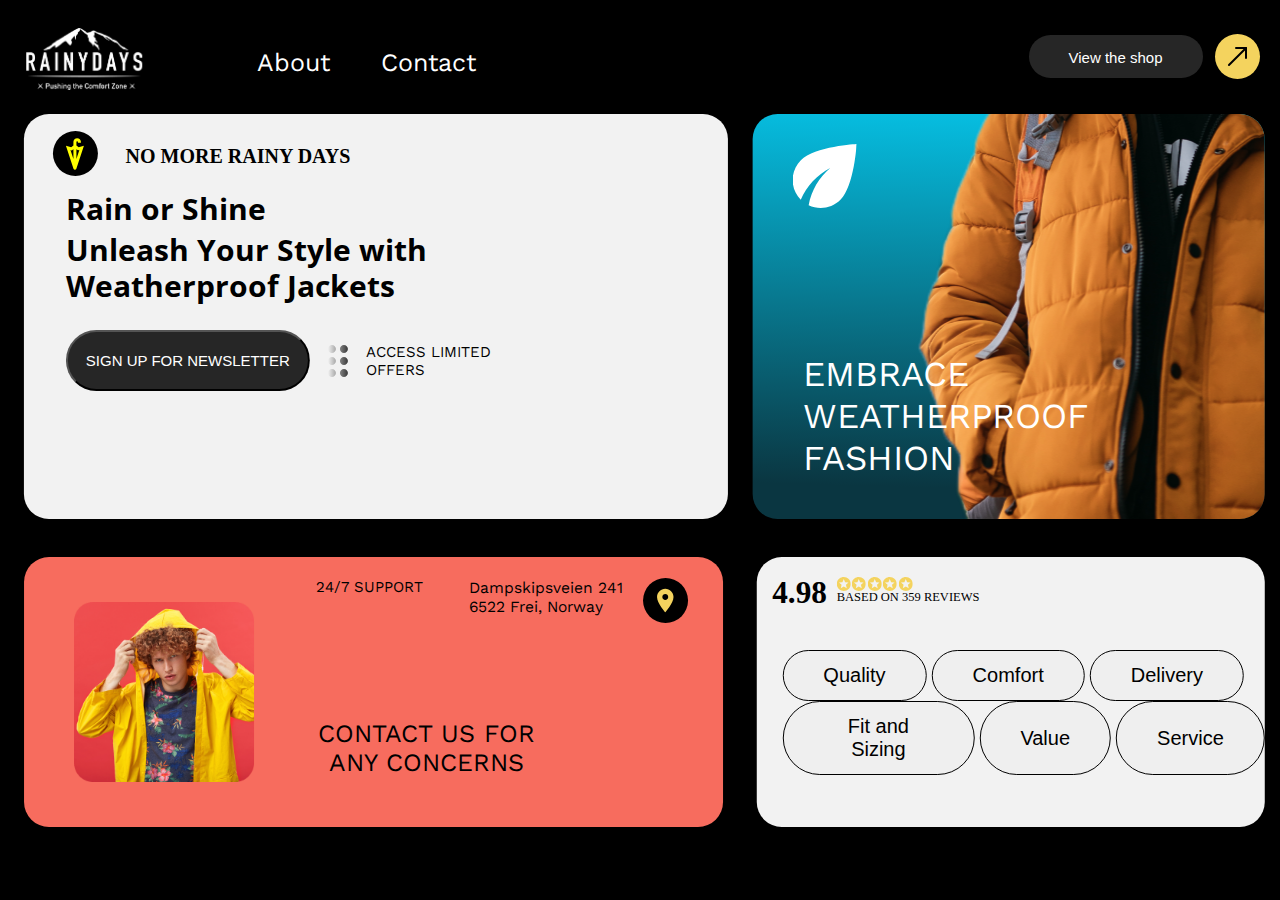
==== index.html @ b90f7d86 "Add the files" ====
<!DOCTYPE html>
<html lang="en">

<head>
    <meta charset="UTF-8">
    <meta name="viewport" content="width=device-width, initial-scale=1.0">
    <title>Document</title>
    <link rel="stylesheet" href="styles.css">

</head>

<body>
    <header>
        <a class="logoanc" href="index.html"><img class="logo white-image" src="RainyDaysLogo.png"></a>
        <div class="flex-left">
            <nav>
                <ul>
                    <li><a class="aboutlink" href="about.html">About</a></li>
                    <li><a class="contactlink" href="contact.html">Contact </a></li>
                </ul>
            </nav>
        </div>
        <div class="flex-right">
            <button class="viewshop"><a class="linkshop" href="viewshop.html">View the shop </a></button>
            <div class="arrowup">
                <img src="arrow-up-right.svg">
            </div>
        </div>
    </header>


    <section class="backgroundpage">
        <section class="boxtoprow">
            <section class="newsletterbox">
                <section class="boxflex">

                    <div class="ellipsecircle">
                        <img class="" src="Vector.svg">
                    </div>
                    <h2 class="norainydays">NO MORE RAINY DAYS</h2>
                </section>
                <div class="divbox">
                    <h2 class="midtext"><span class="midtextblock">Rain or Shine</span>
                        Unleash Your Style with
                        <span class="midtextblock">Weatherproof Jackets</span>
                    </h2>
                    <div class="infobox">
                        <button class="upnews">SIGN UP FOR NEWSLETTER</button>
                        <img class="manyellipse" src="6circles.svg">
                        <span class="limoffer">ACCESS LIMITED <span class="spanblock">OFFERS</span></span>
                    </div>
                </div>
            </section>

            <section class="adjacket">
                <img src="leafvector.svg" alt="Vector Image" class="vector">
                <p class="text">EMBRACE
                    WEATHERPROOF
                    FASHION</p>
                <img class="WeatherJacket" src="WeatherJacket.png">
            </section>
        </section>
        <section class="bottomleftbox">

        </section>
        <section class="boxbottomrow">
            <section class="supportbox">
                <div class="container">
                    <div class="raincoat-box">
                        <img class="raincoat" src="Raincoatman.png">
                    </div>
                    <div class="small-box"></div>
                </div>
                <div class="containerofinformation">
                    <div class="textbesideimage">
                        <p class="supportall">24/7 SUPPORT</p>
                        <div class="adressinfo">
                            <p>Dampskipsveien 241</p>
                            <p>6522 Frei, Norway</p>
                        </div>
                        <div class="circle">
                            <img src="mapicon.svg">
                        </div>
                    </div>
                </div>
                <div class="contactconcernbox">
                    <p class="anyconcerns">CONTACT US FOR </p>
                    <p class="anyconcerns">ANY CONCERNS</p>
                </div>
                </div>
            </section>


            <section class="reviewbox">
                <div class="price-container">
                    <div class="price">
                        <span>4.98</span>
                    </div>
                    <div class="starinfo">
                        <div class="icon">
                            <img src="star.svg">
                            <img src="star.svg">
                            <img src="star.svg">
                            <img src="star.svg">
                            <img src="star.svg">
                        </div>
                        <div class="description">
                            <p>BASED ON 359 REVIEWS</p>
                        </div>
                    </div>
                </div>
                <div class="buttoninfo">
                    <div class="buttontop">
                        <button class="buttonsize">Quality</button>
                        <button class="buttonsize">Comfort</button>
                        <button class="buttonsize">Delivery</button>
                    </div>
                    <div class="buttonbottom">
                        <button class="buttonsize">Fit and Sizing</button>
                        <button class="buttonsize">Value</button>
                        <button class="buttonsize">Service</button>
                    </div>
                </div>

            </section>
        </section>


</body>

</html>
---- styles.css ----
@import url('https://fonts.googleapis.com/css2?family=Inria+Sans:wght@700&family=Open+Sans:wght@800&family=Work+Sans:wght@700&display=swap');
@import url('https://fonts.googleapis.com/css2?family=Work+Sans&display=swap');

* {
    margin: 0;
    padding: 0;
    font-size: 62.5%;

}

body {
    background: black;
    color: white;
}

.linkshop {
    text-decoration: none;
    color: white;
    font-size: 1.5rem;
}



@media only screen and (max-width: 2000px) and (min-width: 1000px) {
    .boxtoprow {
        display: flex;
        margin-bottom: 3%;

    }

    .aboutlink {
        text-decoration: none;
        color: white;
        font-size: 2.5rem;
    }

    .contactlink {
        text-decoration: none;
        color: white;
        font-size: 2.5rem;
    }

    .logo {
        height: 55%;
        max-width: 30%;
        margin-top: 2%;
        padding: 20px;
        transform: translateX(4%);

    }

    .logoanc {
        display: inline-block;
    }

    a.logo {
        display: inline-block;
        /* or 'inline' */
    }

    .white-image {
        filter: brightness(0) saturate(100%) invert(1) grayscale(100%) contrast(100);
    }


    header {
        display: flex;
    }

    .flex-left {
        transform: translateX(-50%);
        display: flex;
        width: 60%;
        margin-left: 1%;
        font-family: 'Work Sans', sans-serif;
        align-items: center;
        margin-top: 1%;


    }

    li {
        list-style: none;
        font-size: 2.5rem;

        margin-top: -1%;
    }

    ul {
        display: flex;
        gap: 30%;
    }

    .flex-right {
        display: flex;
        justify-content: flex-end;
        align-items: center;
        gap: 0.5em;
        padding: 20px;
        font-size: 2.5rem;
        width: 100%;

    }

    .viewshop {
        padding: 10px 40px;
        border-radius: 100px;
        font-size: 2rem;
        background: #262626;
        border: none;
        color: white;
    }

    .arrowup {
        width: 5vh;
        height: 5vh;
        border-radius: 50%;
        background: #F4D35E;
        display: flex;
        justify-content: center;
        align-items: center;
    }

    .newsletterbox {
        background: #FFFFFFF2;
        height: 45vh;
        width: 55%;
        margin: 0 auto;
        margin-left: 3%;
        transform: translateX(-2%);
        border-radius: 25px;
    }

    .adjacket {
        background: linear-gradient(1.66deg, #0A3641 8.7%, #06BEE1 98.41%);
        overflow: hidden;
        height: 45vh;
        width: 40%;
        margin: 0 auto;
        margin-left: 2%;
        transform: translateX(-3%);
        border-radius: 25px;
    }
}


@media only screen and (max-width: 1000px) and (min-width: 200px) {
    .logo {
        height: 55%;
        max-width: 30%;
        margin-top: 2%;
        padding: 20px;
        transform: translateX(4%);

    }

    .logoanc {
        display: inline-block;
    }

    a.logo {
        display: inline-block;
        /* or 'inline' */
    }

    .white-image {
        filter: brightness(0) saturate(100%) invert(1) grayscale(100%) contrast(100);
    }


    header {
        display: flex;
    }

    .flex-left {
        transform: translateX(-50%);
        display: flex;
        width: 60%;
        margin-left: 1%;
        font-family: 'Work Sans', sans-serif;
        align-items: center;
        margin-top: 1%;

    }

    li {
        list-style: none;
        font-size: 2rem;

        margin-top: -1%;
    }

    ul {
        display: flex;
        gap: 10%;
    }

    .flex-right {
        display: flex;
        justify-content: flex-end;
        align-items: center;
        gap: 0.5em;
        padding: 20px;
        font-size: 1rem;


    }

    .viewshop {
        padding: 5px 30px;
        border-radius: 100px;
        font-size: 1.5rem;
        background: #262626;
        border: none;
        color: white;
        width: 160px;
    }

    .arrowup {
        width: 5vh;
        height: 5vh;
        border-radius: 50%;
        background: #F4D35E;
        display: flex;
        justify-content: center;
        align-items: center;
    }



    .boxtoprow {
        margin-bottom: 3%;

    }

    .newsletterbox {
        background: #FFFFFFF2;
        height: 45vh;
        width: 85%;
        margin: 0 auto;

        border-radius: 25px;
    }

    .adjacket {
        background: linear-gradient(1.66deg, #0A3641 8.7%, #06BEE1 98.41%);
        overflow: hidden;
        height: 45vh;
        width: 85%;
        margin: 0 auto;
        border-radius: 25px;
        margin-top: 3%;
    }

    .aboutlink {
        text-decoration: none;
        color: white;
        font-size: 2rem;
    }

    .contactlink {
        text-decoration: none;
        color: white;
        font-size: 2rem;
    }

}







.boxflex {
    display: flex;
}

.ellipsecircle {
    width: 5vh;
    height: 5vh;
    border-radius: 50%;
    background-color: black;
    display: flex;
    justify-content: center;
    align-items: center;
    margin: 2.5% 4%;
    background: black;
}

.umbrella {
    margin-left: 30%;
    margin-top: 20%;
}

.norainydays {
    color: black;
    margin-top: 4.5%;
    font-size: 2rem;
}

.divbox {
    margin: 0 auto;
    font-size: 3rem;
    width: 70%;
}

.midtextblock {
    display: block;
    color: black;
    font-size: 4rem;
    margin-top: -1%;
    font-family: 'Open Sans', sans-serif;
    margin-left: 0%;
}

.midtext {
    color: black;
    font-family: 'Open Sans', sans-serif;
    margin-bottom: 3.5%;
    margin-left: -13%;
}







@media only screen and (max-width: 2000px) and (min-width: 1700px) {
    .infobox {
        margin-top: 5%;
    }

    .midtext,
    .midtextblock {
        font-size: 6rem;
    }
}

@media only screen and (max-width: 1700px) and (min-width: 1560px) {
    .infobox {
        margin-top: 8%;
    }

    .midtext,
    .midtextblock {
        font-size: 5.5rem;
    }
}

@media only screen and (max-width: 1560px) and (min-width: 1300px) {
    .infobox {
        margin-top: 0%;
    }

    .midtext,
    .midtextblock {
        font-size: 4rem;
    }
}

@media only screen and (max-width: 1300px) and (min-width: 1000px) {
    .infobox {
        margin-top: 5%;
    }

    .midtext,
    .midtextblock {
        font-size: 3rem;
    }
}

.infobox {
    display: flex;
    align-items: center;
    margin-left: -13%;
}

.upnews {
    background: #262626;
    padding: 20px 18px;
    border-radius: 100px;
    font-size: 15px;
    color: white;
}

.manyellipse {
    margin-left: 18px;
}

.limoffer,
.spanblock {
    font-size: 15px;
    font-family: 'Work Sans', sans-serif;
    color: #000000;
}

.limoffer {
    margin-left: 18px;
}

.spanblock {
    display: block;
    text-align: left;
}



@media only screen and (max-width: 2000px) and (min-width: 1600px) {
    .WeatherJacket {
        margin-left: 26%;
    }

    .text {
        padding: 30px 40px;
        font-size: 5rem;
    }

    .vector {
        padding: 20px 30px;
    }
}

@media only screen and (max-width: 1600px) and (min-width: 1400px) {
    .WeatherJacket {
        margin-left: 10%;
    }

    .text {
        padding: 30px 40px;
        font-size: 4rem;
    }

    .vector {
        padding: 20px 30px;
    }
}

@media only screen and (max-width: 1400px) and (min-width: 1200px) {
    .WeatherJacket {
        margin-left: 10%;
    }

    .text {
        padding: 30px 40px;
        font-size: 3.5rem;
    }

    .vector {
        padding: 20px 30px;
    }
}

@media only screen and (max-width: 1200px) and (min-width: 1000px) {
    .WeatherJacket {
        margin-left: -1%;
    }

    .text {
        font-size: 3rem;
    }
}

.box {
    width: 200px;
    height: 200px;
    border: 1px solid white;
    position: relative;
}

.vector {
    position: absolute;
    top: 10px;
    left: 10px;
    padding: 20px 30px;
}

.text {
    position: absolute;
    bottom: 10px;
    left: 10px;
    font-family: 'Work Sans', sans-serif;
    width: 20%;
    padding: 30px 40px;
}

@media only screen and (max-width: 2000px) and (min-width: 1000px) {
    .boxbottomrow {
        display: flex;
        gap: 10px;

    }

    .supportbox {
        background: #F76C5E;
        margin: 0 auto;
        height: 30vh;
        width: 55%;
        margin-left: 3%;
        transform: translateX(-2%);
        border-radius: 25px;
    }

    .containerofinformation {
        position: absolute;
        top: 0;
        width: 95%;
        margin-top: 3%;
    }

    .raincoat-box {
        margin: 45px 50px;
    }

    .raincoat {
        height: 20vh;
        border: none;
    }

    .reviewbox {
        background: #FFFFFFF2;
        height: 30vh;
        width: 40%;
        margin: 0 auto;
        margin-left: 2%;
        transform: translateX(-3%);
        border-radius: 25px;
    }

    .buttontop {
        position: absolute;
        gap: 10%;
        left: 5%;
        margin-top: -10%;
        display: flex;
        gap: 5px;

    }

    .buttonbottom {
        left: 10%;
        margin-left: 5%;
        bottom: 1%;
        margin-top: 15%;
        display: flex;
        gap: 5px;


    }

    .buttonsize {
        padding: 13px 40px;
        border: 1px solid #000000;
        border-radius: 100px;
        font-size: 2rem;
    }



}

@media only screen and (max-width: 1000px) and (min-width: 200px) {
    .boxbottomrow {
        margin: 0 auto;
        gap: 10px;

    }

    .vector {
        position: absolute;
        top: 63%;
        left: 10%;

        padding: 20px 30px;
    }

    .WeatherJacket {
        margin-left: 32%;
    }

    .supportbox {
        background: #F76C5E;
        margin: 0 auto;
        height: 30vh;
        width: 85%;
        border-radius: 25px;
    }

    .containerofinformation {
        position: absolute;
        bottom: 0;
        display: flex;
        justify-content: flex-end;
        align-items: flex-end;
        top: 95%;
        width: 80%;
        height: 20%;
        margin-top: 3%;

    }

    .raincoat-box {
        margin: 45px 50px;
    }

    .raincoat {
        height: 20vh;
        border: none;
        margin-top: 30%;
    }

    .reviewbox {
        background: #FFFFFFF2;
        height: 30vh;
        width: 85%;
        margin: 0 auto;
        border-radius: 25px;
        margin-top: 5%;
    }

    .buttontop {
        position: absolute;
        gap: 10%;
        left: 5%;
        margin-top: -10%;
        margin-left: 7%;
        display: flex;
        gap: 5px;

    }

    .buttonbottom {
        left: 10%;
        margin-left: 5%;
        bottom: 1%;
        transform: translateY(-30%);
        margin-top: 25%;
        display: flex;
        gap: 5px;


    }

    .buttonsize {
        padding: 13px 40px;
        border: 1px solid #000000;
        border-radius: 100px;
        font-size: 2rem;
    }


}




.container {
    position: relative;
    width: 300px;
    height: 200px;
    border: none;
}




.small-box {
    position: absolute;
    top: 0;
    right: 80px;
    width: 18vh;
    height: 15vh;
    background-color: black;
    border-radius: 10px;
    z-index: -1;
    margin-top: 7%;
    border-radius: 25px;
}


.supportall {
    text-align: left;
    color: black;

}

.adressinfo {
    color: black;
}


.contactconcernbox {
    position: absolute;
    bottom: 0;
    height: 40%;

}

.anyconcerns {
    text-align: center;
    color: black;
    margin-left: -4%;
    font-family: 'Work Sans', sans-serif;
}

.textbesideimage {
    display: flex;
    justify-content: flex-end;
    gap: 20px;
    color: white;
    font-family: 'Work Sans', sans-serif;
}

.adresscircle {
    display: flex;
}

.circle {
    width: 5vh;
    height: 5vh;
    border-radius: 50%;
    background-color: black;
    display: flex;
    justify-content: center;
    align-items: center;
}

@media only screen and (max-width: 2000px) and (min-width: 1400px) {
    .textbesideimage {
        font-size: 3rem;
    }

    .anyconcerns {
        font-size: 2.5rem;
    }

    .adressinfo {
        font-size: 3rem;
    }

    .supportall {
        font-size: 1.5rem;
        width: 25%;
    }

    .contactconcernbox {
        width: 100%;
    }
}


@media only screen and (max-width: 1400px) and (min-width: 1000px) {
    .textbesideimage {
        font-size: 3rem;
    }

    .anyconcerns {
        font-size: 2.5rem;
    }

    .adressinfo {
        font-size: 2.5rem;
    }

    .supportall {
        font-size: 1.5rem;
        width: 20%;
    }

    .contactconcernbox {
        width: 120%;
    }
}






.price-container {
    display: flex;
    align-items: center;
    color: black;
    padding-left: 3%;
}

.price {
    font-size: 3rem;
    font-weight: bold;
    margin-bottom: 10px;
    font-size: 5rem;
}

.starinfo {
    margin-left: 2%;
}

.icon {
    margin-bottom: 10px;
    margin-bottom: -1%;

}

.description {
    font-size: 1.2rem;
    display: block;
    font-size: 2rem;
}
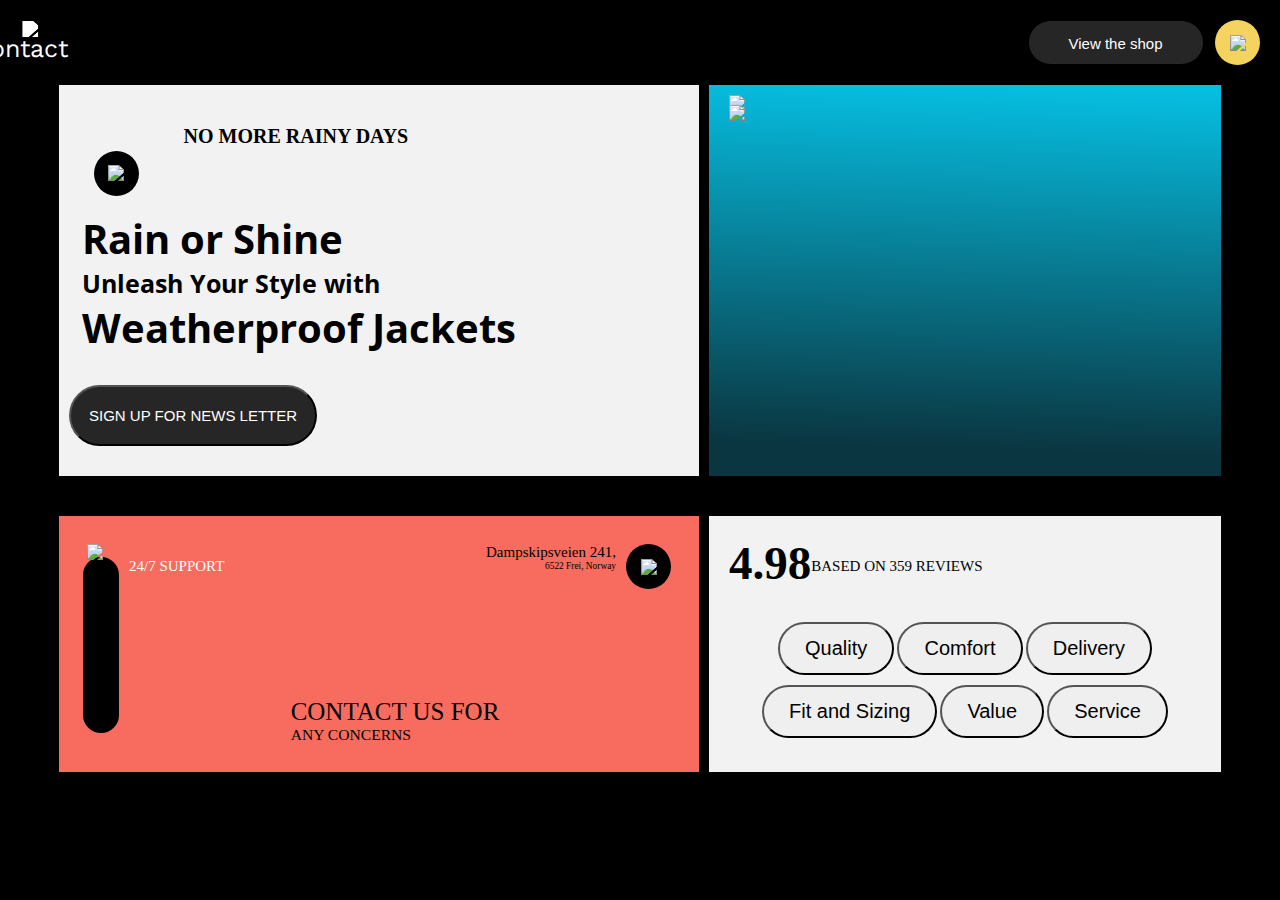
==== commit e092b63c: "Adjacket update phone size" ====
--- a/index.html
+++ b/index.html
@@ -5,127 +5,116 @@
     <meta charset="UTF-8">
     <meta name="viewport" content="width=device-width, initial-scale=1.0">
     <title>Document</title>
-    <link rel="stylesheet" href="styles.css">
+    <link rel="stylesheet" href="cssAndJS/styles.css">
 
 </head>
 
-<body>
-    <header>
-        <a class="logoanc" href="index.html"><img class="logo white-image" src="RainyDaysLogo.png"></a>
-        <div class="flex-left">
-            <nav>
-                <ul>
-                    <li><a class="aboutlink" href="about.html">About</a></li>
-                    <li><a class="contactlink" href="contact.html">Contact </a></li>
-                </ul>
-            </nav>
+
+<header>
+    <a class="logoanc" href="index.html"><img class="logo white-image" src="Images/RainyDaysLogo.png"></a>
+    <div class="flex-left">
+        <nav>
+            <ul>
+                <li><a class="aboutlink" href="about.html">About</a></li>
+                <li><a class="contactlink" href="contact.html">Contact </a></li>
+            </ul>
+        </nav>
+    </div>
+    <div class="flex-right">
+        <button class="viewshop"><a class="linkshop" href="viewshop.html">View the shop </a></button>
+        <div class="arrowup">
+            <img src="Svg`s/arrow-up-right.svg">
         </div>
-        <div class="flex-right">
-            <button class="viewshop"><a class="linkshop" href="viewshop.html">View the shop </a></button>
-            <div class="arrowup">
-                <img src="arrow-up-right.svg">
+    </div>
+</header>
+<div class="grid-container">
+
+    <div class="grid-item ">
+        <div class="letterBox">
+            <div class="ellipsecircle ">
+                <img src="Svg`s/Vector.svg">
+            </div>
+            <span class="newsspan">NO MORE RAINY DAYS</span>
+        </div>
+        <h2 class="newstext">
+            Rain or Shine
+            <span class="block">Unleash Your Style with</span>
+            Weatherproof Jackets
+        </h2>
+        <button class=" upnews">SIGN UP FOR NEWS LETTER</button>
+
+    </div>
+    <div class="grid-item adpage">
+        <div class="adflex">
+            <div class="leaf">
+                <img class="leafvec" src="Svg`s/leafvector.svg">
+                <div class="storebox">
+                    <h2 class="textunder">EMBRACE WEATHERPROOF FASHION</h2>
+                </div>
+            </div>
+            <div class="jackbox">
+                <img class="jacket" src="Images/WeatherJacket.png">
             </div>
         </div>
-    </header>
+    </div>
+    <div class="grid-item">
 
+        <div class="box1">
+            <div class="box">
+                <div class="imagebox">
+                    <img class="imgrainman" src="Images/Raincoatman.png">
+                    <div class="blackbox"></div>
+                </div>
 
-    <section class="backgroundpage">
-        <section class="boxtoprow">
-            <section class="newsletterbox">
-                <section class="boxflex">
-
-                    <div class="ellipsecircle">
-                        <img class="" src="Vector.svg">
+                <div class="textalign">
+                    <div class="textadhelp">
+                        <p class="suptext">24/7 SUPPORT</p>
+                        <div class="mapad">
+                            <p class="adresinfo">Dampskipsveien 241, <span class="block">6522 Frei, Norway</span>
+                            </p>
+                            <div class="circle">
+                                <img src="Svg`s/mapicon.svg">
+                            </div>
+                        </div>
                     </div>
-                    <h2 class="norainydays">NO MORE RAINY DAYS</h2>
-                </section>
-                <div class="divbox">
-                    <h2 class="midtext"><span class="midtextblock">Rain or Shine</span>
-                        Unleash Your Style with
-                        <span class="midtextblock">Weatherproof Jackets</span>
-                    </h2>
-                    <div class="infobox">
-                        <button class="upnews">SIGN UP FOR NEWSLETTER</button>
-                        <img class="manyellipse" src="6circles.svg">
-                        <span class="limoffer">ACCESS LIMITED <span class="spanblock">OFFERS</span></span>
+                    <div class="textinfo">
+                        <p class="concon">CONTACT US FOR <span class="block">ANY CONCERNS</span></p>
                     </div>
                 </div>
-            </section>
+            </div>
+        </div>
 
-            <section class="adjacket">
-                <img src="leafvector.svg" alt="Vector Image" class="vector">
-                <p class="text">EMBRACE
-                    WEATHERPROOF
-                    FASHION</p>
-                <img class="WeatherJacket" src="WeatherJacket.png">
-            </section>
-        </section>
-        <section class="bottomleftbox">
-
-        </section>
-        <section class="boxbottomrow">
-            <section class="supportbox">
-                <div class="container">
-                    <div class="raincoat-box">
-                        <img class="raincoat" src="Raincoatman.png">
+    </div>
+    <div class="grid-item">
+        <div>
+            <div class="ratcon">
+                <h2 class="rattext">4.98</h2>
+                <div class="con">
+                    <div>
+                        <img src="Svg`s/star.svg" alt="">
+                        <img src="Svg`s/star.svg" alt="">
+                        <img src="Svg`s/star.svg" alt="">
+                        <img src="Svg`s/star.svg" alt="">
+                        <img src="Svg`s/star.svg" alt="">
                     </div>
-                    <div class="small-box"></div>
+                    <p class="infrat">BASED ON 359 REVIEWS</p>
                 </div>
-                <div class="containerofinformation">
-                    <div class="textbesideimage">
-                        <p class="supportall">24/7 SUPPORT</p>
-                        <div class="adressinfo">
-                            <p>Dampskipsveien 241</p>
-                            <p>6522 Frei, Norway</p>
-                        </div>
-                        <div class="circle">
-                            <img src="mapicon.svg">
-                        </div>
-                    </div>
+            </div>
+            <div class="butinfo">
+                <div>
+                    <button>Quality</button>
+                    <button>Comfort</button>
+                    <button>Delivery</button>
                 </div>
-                <div class="contactconcernbox">
-                    <p class="anyconcerns">CONTACT US FOR </p>
-                    <p class="anyconcerns">ANY CONCERNS</p>
+                <div>
+                    <button>Fit and Sizing</button>
+                    <button>Value</button>
+                    <button>Service</button>
                 </div>
-                </div>
-            </section>
-
-
-            <section class="reviewbox">
-                <div class="price-container">
-                    <div class="price">
-                        <span>4.98</span>
-                    </div>
-                    <div class="starinfo">
-                        <div class="icon">
-                            <img src="star.svg">
-                            <img src="star.svg">
-                            <img src="star.svg">
-                            <img src="star.svg">
-                            <img src="star.svg">
-                        </div>
-                        <div class="description">
-                            <p>BASED ON 359 REVIEWS</p>
-                        </div>
-                    </div>
-                </div>
-                <div class="buttoninfo">
-                    <div class="buttontop">
-                        <button class="buttonsize">Quality</button>
-                        <button class="buttonsize">Comfort</button>
-                        <button class="buttonsize">Delivery</button>
-                    </div>
-                    <div class="buttonbottom">
-                        <button class="buttonsize">Fit and Sizing</button>
-                        <button class="buttonsize">Value</button>
-                        <button class="buttonsize">Service</button>
-                    </div>
-                </div>
-
-            </section>
-        </section>
-
-
+            </div>
+        </div>
+    </div>
+</div>
 </body>
 
 </html>--- a/cssAndJS/styles.css
+++ b/cssAndJS/styles.css
@@ -0,0 +1,1166 @@
+@import url('https://fonts.googleapis.com/css2?family=Inria+Sans:wght@700&family=Open+Sans:wght@800&family=Work+Sans:wght@700&display=swap');
+@import url('https://fonts.googleapis.com/css2?family=Work+Sans&display=swap');
+
+* {
+    margin: 0;
+    padding: 0;
+    font-size: 62.5%;
+
+}
+
+body {
+    background: black;
+    color: white;
+}
+
+
+
+
+@media only screen and (max-width: 2500px) and (min-width: 1000px) {
+    .grid-container {
+        display: grid;
+        grid-template-columns: 50% 40%;
+        grid-template-rows: auto auto;
+        gap: 10px;
+        justify-content: center;
+        height: 30vh;
+    }
+
+    /* Style each grid item */
+    .grid-item {
+        padding: 20px;
+        color: white;
+        font-size: 18px;
+    }
+
+    .jacket {
+        height: 550px;
+    }
+
+
+    .grid-item:nth-child(3) {
+        margin-top: 30px;
+    }
+
+    .newstext {
+        font-size: 40px;
+        margin-bottom: 30px;
+        font-size: 40px;
+    }
+}
+
+
+@media only screen and (max-width: 1000px) and (min-width: 300px) {
+
+    .newstext {
+        font-size: 32px;
+        margin-bottom: 30px;
+        font-size: 20px;
+    }
+
+    .jackbox {
+        width: 100%;
+        display: flex;
+        justify-content: flex-end;
+        margin: 0px -20px;
+
+    }
+
+    .jacket {
+        height: 450px;
+        margin-bottom: -85px;
+    }
+
+    .grid-item:nth-child(3) {
+        margin-top: 15px;
+    }
+
+    .grid-item:nth-child(2) {
+        margin-top: 15px;
+    }
+
+    .grid-item:nth-child(4) {
+        margin-top: 15px;
+    }
+
+
+    .grid-container {
+        display: flex;
+        border: 5px solid yellow;
+        justify-content: center;
+        width: 100%;
+        flex-direction: column;
+    }
+
+
+
+
+}
+
+
+
+/* Adjust the widths of specific grid items */
+.grid-item:nth-child(1),
+.grid-item:nth-child(3) {
+    grid-column: span 1;
+    padding: 50px 20px;
+
+    /* Takes up one column (60%) */
+}
+
+.grid-item:nth-child(1) {
+    background: #FFFFFFF2;
+    padding: 50px 10px;
+}
+
+.grid-item:nth-child(2) {
+    padding: 20px 20px;
+    background: linear-gradient(1.66deg, #0A3641 8.7%, #06BEE1 98.41%);
+}
+
+.grid-item:nth-child(3) {
+    background: #F76C5E;
+    padding: 28px 28px;
+    margin-top: 30px;
+}
+
+.grid-item:nth-child(4) {
+    margin-top: 30px;
+    background: #FFFFFFF2;
+}
+
+
+
+.grid-item:nth-child(2),
+.grid-item:nth-child(4) {
+    grid-column: span 1;
+    /* Takes up one column (30%) */
+}
+
+.ellipsecircle {
+    width: 6vh;
+    height: 6vh;
+    border-radius: 50%;
+    background-color: black;
+    margin: -5% -1%;
+    margin-bottom: 15px;
+    background: black;
+}
+
+
+.letterBox {
+    display: flex;
+    gap: 20px;
+}
+
+.adpage {
+    overflow: hidden;
+    /* Change overflow to visible */
+    position: relative;
+    /* Add relative positioning to the adpage */
+}
+
+.newstext {
+    margin-bottom: 30px;
+    color: black;
+    font-family: 'Open Sans', sans-serif;
+    margin-left: 13px;
+}
+
+.jacket {
+    margin-top: -25px;
+    z-index: 0;
+    position: relative;
+}
+
+.textunder {
+    z-index: 1;
+    position: absolute;
+    font-size: 30px;
+    bottom: 20px;
+    font-family: 'Work Sans', sans-serif;
+    font-size: 40px;
+    left: 50px;
+    width: 10%;
+
+}
+
+.storebox {
+
+    display: flex;
+    align-items: flex-end;
+    height: 60%;
+}
+
+.adflex {
+    display: flex;
+}
+
+.block {
+    display: block;
+}
+
+
+
+.upnews {
+    background: #262626;
+    padding: 20px 18px;
+    border-radius: 100px;
+    font-size: 15px;
+    color: white;
+    margin-bottom: -20px;
+}
+
+.leafvec {
+    position: absolute;
+}
+
+.leaf {
+    position: relative;
+    z-index: 1;
+}
+
+.newsspan {
+    font-size: 20px;
+    margin-top: -10px;
+    color: black;
+    font-weight: bold;
+
+}
+
+
+.imgrainman {
+    height: 100%;
+    z-index: 1;
+}
+
+.imagebox {
+    display: flex;
+
+}
+
+.blackbox {
+    border: 18px solid black;
+    height: 70%;
+
+    border-radius: 25px;
+    margin-top: 13px;
+    margin-left: -20px;
+}
+
+
+.box1 {}
+
+.textinfo {
+    display: flex;
+
+    width: %;
+    /* Set the width of .textinfo to 100% */
+}
+
+.infobox {
+    width: 200px;
+    height: 200px;
+
+}
+
+.adresinfo {
+    text-align: center;
+}
+
+.textalign {
+    display: flex;
+    justify-content: center;
+    flex-direction: column;
+    width: 100%;
+}
+
+.textinfo {
+    display: flex;
+    flex-direction: column;
+    justify-content: flex-end;
+    align-items: center;
+
+    font-size: 25px;
+    height: 80%;
+
+}
+
+.concerninfo {
+    border: 1px solid black;
+    width: 33%;
+    display: flex;
+    justify-content: flex-end;
+    gap: 10px;
+}
+
+.suptext {
+    font-size: 15px;
+    margin-left: 10px;
+
+}
+
+.concon {
+    color: #000000;
+    font-size: 25px;
+
+}
+
+.adresinfo {
+    font-size: 15px;
+    color: black;
+    text-align: right;
+}
+
+.textadhelp {
+    display: flex;
+    justify-content: space-between;
+    align-items: center;
+}
+
+.mapad {
+    text-align: right;
+    display: flex;
+    gap: 10px;
+}
+
+.rattext {
+    color: black;
+    font-size: 47px;
+    font-style: "Work Sans";
+}
+
+.ratcon {
+    display: flex;
+}
+
+.infrat {
+    font-size: 15px;
+    color: #000000;
+}
+
+.con {
+    display: flex;
+    flex-direction: column;
+    justify-content: center;
+    margin-top: 3px;
+}
+
+.butinfo {
+    height: 135px;
+    display: flex;
+    align-items: center;
+    flex-direction: column;
+    justify-content: flex-end;
+
+    gap: 10px;
+}
+
+.butinfo,
+button {
+    padding: 13px 25px;
+    border-radius: 100px;
+    font-size: 20px;
+
+}
+
+.linkshop {
+    text-decoration: none;
+    color: white;
+    font-size: 1.5rem;
+}
+
+
+
+@media only screen and (max-width: 2000px) and (min-width: 1000px) {
+    .boxtoprow {
+        display: flex;
+        margin-bottom: 3%;
+
+    }
+
+    .aboutlink {
+        text-decoration: none;
+        color: white;
+        font-size: 2.5rem;
+    }
+
+    .contactlink {
+        text-decoration: none;
+        color: white;
+        font-size: 2.5rem;
+    }
+
+    .logo {
+        height: 55%;
+        max-width: 30%;
+        margin-top: 2%;
+        padding: 20px;
+        transform: translateX(4%);
+
+    }
+
+    .logoanc {
+        display: inline-block;
+    }
+
+    a.logo {
+        display: inline-block;
+        /* or 'inline' */
+    }
+
+    .white-image {
+        filter: brightness(0) saturate(100%) invert(1) grayscale(100%) contrast(100);
+    }
+
+
+    header {
+        display: flex;
+    }
+
+    .flex-left {
+        transform: translateX(-50%);
+        display: flex;
+        width: 60%;
+        margin-left: 1%;
+        font-family: 'Work Sans', sans-serif;
+        align-items: center;
+        margin-top: 1%;
+
+
+    }
+
+    li {
+        list-style: none;
+        font-size: 2.5rem;
+
+        margin-top: -1%;
+    }
+
+    ul {
+        display: flex;
+        gap: 30%;
+    }
+
+    .flex-right {
+        display: flex;
+        justify-content: flex-end;
+        align-items: center;
+        gap: 0.5em;
+        padding: 20px;
+        font-size: 2.5rem;
+        width: 100%;
+
+    }
+
+    .viewshop {
+        padding: 10px 40px;
+        border-radius: 100px;
+        font-size: 2rem;
+        background: #262626;
+        border: none;
+        color: white;
+    }
+
+    .arrowup {
+        width: 5vh;
+        height: 5vh;
+        border-radius: 50%;
+        background: #F4D35E;
+        display: flex;
+        justify-content: center;
+        align-items: center;
+    }
+
+    .newsletterbox {
+        background: #FFFFFFF2;
+        height: 45vh;
+        width: 55%;
+        margin: 0 auto;
+        margin-left: 3%;
+        transform: translateX(-2%);
+        border-radius: 25px;
+    }
+
+    .adjacket {
+        background: linear-gradient(1.66deg, #0A3641 8.7%, #06BEE1 98.41%);
+        overflow: hidden;
+        height: 45vh;
+        width: 40%;
+        margin: 0 auto;
+        margin-left: 2%;
+        transform: translateX(-3%);
+        border-radius: 25px;
+    }
+}
+
+
+@media only screen and (max-width: 1000px) and (min-width: 200px) {
+    .logo {
+        height: 55%;
+        max-width: 90px;
+        margin-top: 2%;
+        padding: 20px;
+        transform: translateX(4%);
+
+    }
+
+    .logoanc {
+        display: inline-block;
+    }
+
+    a.logo {
+        display: inline-block;
+        /* or 'inline' */
+    }
+
+    .white-image {
+        filter: brightness(0) saturate(100%) invert(1) grayscale(100%) contrast(100);
+    }
+
+
+    header {
+        display: flex;
+    }
+
+    .flex-left {
+        transform: translateX(-50%);
+        display: flex;
+        width: 60%;
+        margin-left: 1%;
+        font-family: 'Work Sans', sans-serif;
+        align-items: center;
+        margin-top: 1%;
+
+    }
+
+    li {
+        list-style: none;
+        font-size: 2rem;
+
+        margin-top: -1%;
+    }
+
+    ul {
+        display: flex;
+        gap: 10%;
+        margin-left: 100px;
+    }
+
+    nav {
+        margin-left: 130px;
+    }
+
+    .flex-right {
+        display: flex;
+        justify-content: flex-end;
+        align-items: center;
+        gap: 0.5em;
+        padding: 20px;
+        font-size: 1rem;
+
+
+    }
+
+    .viewshop {
+        padding: 5px 30px;
+        border-radius: 100px;
+        font-size: 1.5rem;
+        background: #262626;
+        border: none;
+        color: white;
+        width: 160px;
+    }
+
+    .arrowup {
+        width: 5vh;
+        height: 5vh;
+        border-radius: 50%;
+        background: #F4D35E;
+        display: flex;
+        justify-content: center;
+        align-items: center;
+    }
+
+
+
+    .boxtoprow {
+        margin-bottom: 3%;
+
+    }
+
+    .newsletterbox {
+        background: #FFFFFFF2;
+        height: 45vh;
+        width: 85%;
+        margin: 0 auto;
+
+        border-radius: 25px;
+    }
+
+    .adjacket {
+        background: linear-gradient(1.66deg, #0A3641 8.7%, #06BEE1 98.41%);
+        overflow: hidden;
+        height: 45vh;
+        width: 85%;
+        margin: 0 auto;
+        border-radius: 25px;
+        margin-top: 3%;
+    }
+
+    .aboutlink {
+        text-decoration: none;
+        color: white;
+        font-size: 2rem;
+    }
+
+    .contactlink {
+        text-decoration: none;
+        color: white;
+        font-size: 2rem;
+    }
+
+}
+
+
+
+
+
+
+
+.boxflex {
+    display: flex;
+}
+
+.ellipsecircle {
+    width: 5vh;
+    height: 5vh;
+    border-radius: 50%;
+    background-color: black;
+    display: flex;
+    justify-content: center;
+    align-items: center;
+    margin: 2.5% 4%;
+    background: black;
+}
+
+.umbrella {
+    margin-left: 30%;
+    margin-top: 20%;
+}
+
+.norainydays {
+    color: black;
+    margin-top: 4.5%;
+    font-size: 2rem;
+}
+
+.divbox {
+    margin: 0 auto;
+    font-size: 3rem;
+    width: 70%;
+}
+
+.midtextblock {
+    display: block;
+    color: black;
+    font-size: 4rem;
+    margin-top: -1%;
+    font-family: 'Open Sans', sans-serif;
+    margin-left: 0%;
+}
+
+.midtext {
+    color: black;
+    font-family: 'Open Sans', sans-serif;
+    margin-bottom: 3.5%;
+    margin-left: -13%;
+}
+
+
+
+
+
+
+
+@media only screen and (max-width: 2000px) and (min-width: 1700px) {
+    .infobox {
+        margin-top: 5%;
+    }
+
+    .midtext,
+    .midtextblock {
+        font-size: 6rem;
+    }
+}
+
+@media only screen and (max-width: 1700px) and (min-width: 1560px) {
+    .infobox {
+        margin-top: 8%;
+    }
+
+    .midtext,
+    .midtextblock {
+        font-size: 5.5rem;
+    }
+}
+
+@media only screen and (max-width: 1560px) and (min-width: 1300px) {
+    .infobox {
+        margin-top: 0%;
+    }
+
+    .midtext,
+    .midtextblock {
+        font-size: 4rem;
+    }
+}
+
+@media only screen and (max-width: 1300px) and (min-width: 1000px) {
+    .infobox {
+        margin-top: 5%;
+    }
+
+    .midtext,
+    .midtextblock {
+        font-size: 3rem;
+    }
+}
+
+.infobox {
+    display: flex;
+    align-items: center;
+    margin-left: -13%;
+}
+
+.upnews {
+    background: #262626;
+    padding: 20px 18px;
+    border-radius: 100px;
+    font-size: 15px;
+    color: white;
+}
+
+.manyellipse {
+    margin-left: 18px;
+}
+
+.limoffer,
+.spanblock {
+    font-size: 15px;
+    font-family: 'Work Sans', sans-serif;
+    color: #000000;
+}
+
+.limoffer {
+    margin-left: 18px;
+}
+
+.spanblock {
+    display: block;
+    text-align: left;
+}
+
+
+
+@media only screen and (max-width: 2000px) and (min-width: 1600px) {
+    .WeatherJacket {
+        margin-left: 26%;
+    }
+
+    .text {
+        padding: 30px 40px;
+        font-size: 5rem;
+    }
+
+    .vector {
+        padding: 20px 30px;
+    }
+}
+
+@media only screen and (max-width: 1600px) and (min-width: 1400px) {
+    .WeatherJacket {
+        margin-left: 10%;
+    }
+
+    .text {
+        padding: 30px 40px;
+        font-size: 4rem;
+    }
+
+    .vector {
+        padding: 20px 30px;
+    }
+}
+
+@media only screen and (max-width: 1400px) and (min-width: 1200px) {
+    .WeatherJacket {
+        margin-left: 10%;
+    }
+
+    .text {
+        padding: 30px 40px;
+        font-size: 3.5rem;
+    }
+
+    .vector {
+        padding: 20px 30px;
+    }
+}
+
+@media only screen and (max-width: 1200px) and (min-width: 1000px) {
+    .WeatherJacket {
+        margin-left: -1%;
+    }
+
+    .text {
+        font-size: 3rem;
+    }
+}
+
+.box {
+    max-width: 680px;
+    display: flex;
+    height: 200px;
+
+    position: relative;
+}
+
+.vector {
+    position: absolute;
+    top: 10px;
+    left: 10px;
+    padding: 20px 30px;
+}
+
+.text {
+    position: absolute;
+    bottom: 10px;
+    left: 10px;
+    font-family: 'Work Sans', sans-serif;
+    width: 20%;
+    padding: 30px 40px;
+}
+
+@media only screen and (max-width: 2000px) and (min-width: 1000px) {
+    .boxbottomrow {
+        display: flex;
+        gap: 10px;
+
+    }
+
+    .supportbox {
+        background: #F76C5E;
+        margin: 0 auto;
+        height: 30vh;
+        width: 55%;
+        margin-left: 3%;
+        transform: translateX(-2%);
+        border-radius: 25px;
+    }
+
+    .containerofinformation {
+        position: absolute;
+        top: 0;
+        width: 95%;
+        margin-top: 3%;
+    }
+
+    .raincoat-box {
+        margin: 45px 50px;
+    }
+
+    .raincoat {
+        height: 20vh;
+        border: none;
+    }
+
+    .reviewbox {
+        background: #FFFFFFF2;
+        height: 30vh;
+        width: 40%;
+        margin: 0 auto;
+        margin-left: 2%;
+        transform: translateX(-3%);
+        border-radius: 25px;
+    }
+
+    .buttontop {
+        position: absolute;
+        gap: 10%;
+        left: 5%;
+        margin-top: -10%;
+        display: flex;
+        gap: 5px;
+
+    }
+
+    .buttonbottom {
+        left: 10%;
+        margin-left: 5%;
+        bottom: 1%;
+        margin-top: 15%;
+        display: flex;
+        gap: 5px;
+
+
+    }
+
+    .buttonsize {
+        padding: 13px 40px;
+        border: 1px solid #000000;
+        border-radius: 100px;
+        font-size: 2rem;
+    }
+
+
+
+}
+
+@media only screen and (max-width: 1000px) and (min-width: 200px) {
+    .boxbottomrow {
+        margin: 0 auto;
+        gap: 10px;
+
+    }
+
+    .vector {
+        position: absolute;
+        top: 63%;
+        left: 10%;
+
+        padding: 20px 30px;
+    }
+
+    .WeatherJacket {
+        margin-left: 32%;
+    }
+
+    .supportbox {
+        background: #F76C5E;
+        margin: 0 auto;
+        height: 30vh;
+        width: 85%;
+        border-radius: 25px;
+    }
+
+    .containerofinformation {
+        position: absolute;
+        bottom: 0;
+        display: flex;
+        justify-content: flex-end;
+        align-items: flex-end;
+        top: 95%;
+        width: 80%;
+        height: 20%;
+        margin-top: 3%;
+
+    }
+
+    .raincoat-box {
+        margin: 45px 50px;
+    }
+
+    .raincoat {
+        height: 20vh;
+        border: none;
+        margin-top: 30%;
+    }
+
+    .reviewbox {
+        background: #FFFFFFF2;
+        height: 30vh;
+        width: 85%;
+        margin: 0 auto;
+        border-radius: 25px;
+        margin-top: 5%;
+    }
+
+    .buttontop {
+        position: absolute;
+        gap: 10%;
+        left: 5%;
+        margin-top: -10%;
+        margin-left: 7%;
+        display: flex;
+        gap: 5px;
+
+    }
+
+    .buttonbottom {
+        left: 10%;
+        margin-left: 5%;
+        bottom: 1%;
+        transform: translateY(-30%);
+        margin-top: 25%;
+        display: flex;
+        gap: 5px;
+
+
+    }
+
+    .buttonsize {
+        padding: 13px 40px;
+        border: 1px solid #000000;
+        border-radius: 100px;
+        font-size: 2rem;
+    }
+
+
+}
+
+
+
+
+.container {
+    position: relative;
+    width: 300px;
+    height: 200px;
+    border: none;
+}
+
+
+
+
+.small-box {
+    position: absolute;
+    top: 0;
+    right: 80px;
+    width: 18vh;
+    height: 15vh;
+    background-color: black;
+    border-radius: 10px;
+    z-index: -1;
+    margin-top: 7%;
+    border-radius: 25px;
+}
+
+
+.supportall {
+    text-align: left;
+    color: black;
+
+}
+
+.adressinfo {
+    color: black;
+}
+
+
+.contactconcernbox {
+    position: absolute;
+    bottom: 0;
+    height: 40%;
+
+}
+
+.anyconcerns {
+    text-align: center;
+    color: black;
+    margin-left: -4%;
+    font-family: 'Work Sans', sans-serif;
+}
+
+.textbesideimage {
+    display: flex;
+    justify-content: flex-end;
+    gap: 20px;
+    color: white;
+    font-family: 'Work Sans', sans-serif;
+}
+
+.adresscircle {
+    display: flex;
+}
+
+.circle {
+    width: 5vh;
+    height: 5vh;
+    border-radius: 50%;
+    background-color: black;
+    display: flex;
+    justify-content: center;
+    align-items: center;
+}
+
+@media only screen and (max-width: 2000px) and (min-width: 1400px) {
+    .textbesideimage {
+        font-size: 3rem;
+    }
+
+    .anyconcerns {
+        font-size: 2.5rem;
+    }
+
+    .adressinfo {
+        font-size: 3rem;
+    }
+
+    .supportall {
+        font-size: 1.5rem;
+        width: 25%;
+    }
+
+    .contactconcernbox {
+        width: 100%;
+    }
+}
+
+
+@media only screen and (max-width: 1400px) and (min-width: 1000px) {
+    .textbesideimage {
+        font-size: 3rem;
+    }
+
+    .anyconcerns {
+        font-size: 2.5rem;
+    }
+
+    .adressinfo {
+        font-size: 2.5rem;
+    }
+
+    .supportall {
+        font-size: 1.5rem;
+        width: 20%;
+    }
+
+    .contactconcernbox {
+        width: 120%;
+    }
+}
+
+
+
+
+
+
+.price-container {
+    display: flex;
+    align-items: center;
+    color: black;
+    padding-left: 3%;
+}
+
+.price {
+    font-size: 3rem;
+    font-weight: bold;
+    margin-bottom: 10px;
+    font-size: 5rem;
+}
+
+.starinfo {
+    margin-left: 2%;
+}
+
+.icon {
+    margin-bottom: 10px;
+    margin-bottom: -1%;
+
+}
+
+.description {
+    font-size: 1.2rem;
+    display: block;
+    font-size: 2rem;
+}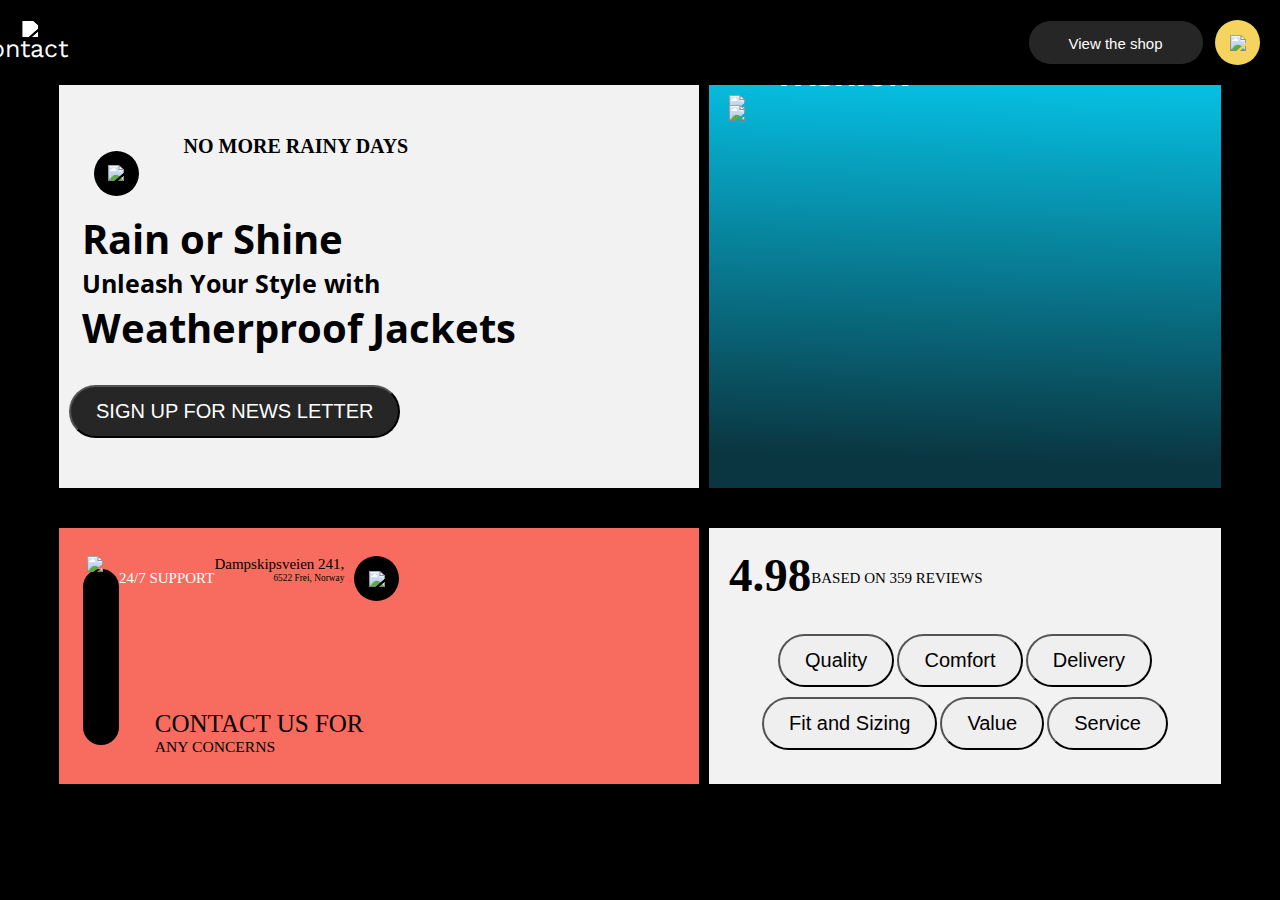
==== commit 6b4a1e0c: "changed the index.html" ====
--- a/index.html
+++ b/index.html
@@ -9,112 +9,115 @@
 
 </head>
 
+<body scroll="no" style="overflow: hidden">
+    <header>
+        <a class="logoanc" href="index.html"><img class="logo white-image" src="Images/RainyDaysLogo.png"></a>
+        <div class="flex-left">
+            <nav>
+                <ul>
+                    <li><a class="aboutlink" href="about.html">About</a></li>
+                    <li><a class="contactlink" href="contact.html">Contact </a></li>
+                </ul>
+            </nav>
+        </div>
+        <div class="flex-right">
+            <button class="viewshop"><a class="linkshop" href="viewshop.html">View the shop </a></button>
+            <div class="arrowup">
+                <img src="Svg`s/arrow-up-right.svg">
+            </div>
+        </div>
+    </header>
+    <div class="grid-container">
 
-<header>
-    <a class="logoanc" href="index.html"><img class="logo white-image" src="Images/RainyDaysLogo.png"></a>
-    <div class="flex-left">
-        <nav>
-            <ul>
-                <li><a class="aboutlink" href="about.html">About</a></li>
-                <li><a class="contactlink" href="contact.html">Contact </a></li>
-            </ul>
-        </nav>
-    </div>
-    <div class="flex-right">
-        <button class="viewshop"><a class="linkshop" href="viewshop.html">View the shop </a></button>
-        <div class="arrowup">
-            <img src="Svg`s/arrow-up-right.svg">
-        </div>
-    </div>
-</header>
-<div class="grid-container">
-
-    <div class="grid-item ">
-        <div class="letterBox">
-            <div class="ellipsecircle ">
-                <img src="Svg`s/Vector.svg">
-            </div>
-            <span class="newsspan">NO MORE RAINY DAYS</span>
-        </div>
-        <h2 class="newstext">
-            Rain or Shine
-            <span class="block">Unleash Your Style with</span>
-            Weatherproof Jackets
-        </h2>
-        <button class=" upnews">SIGN UP FOR NEWS LETTER</button>
-
-    </div>
-    <div class="grid-item adpage">
-        <div class="adflex">
-            <div class="leaf">
-                <img class="leafvec" src="Svg`s/leafvector.svg">
-                <div class="storebox">
-                    <h2 class="textunder">EMBRACE WEATHERPROOF FASHION</h2>
+        <div class="grid-item ">
+            <div class="letterBox">
+                <div class="ellipsecircle ">
+                    <img src="Svg`s/Vector.svg">
+                </div>
+                <div class="spanadtxt">
+                    <span class="newsspan">NO MORE RAINY DAYS</span>
                 </div>
             </div>
-            <div class="jackbox">
-                <img class="jacket" src="Images/WeatherJacket.png">
+
+            <h2 class="newstext">
+                Rain or Shine
+                <span class="block">Unleash Your Style with</span>
+                Weatherproof Jackets
+            </h2>
+            <button class=" upnews">SIGN UP FOR NEWS LETTER</button>
+
+        </div>
+        <div class="grid-item adpage">
+            <div class="adflex">
+                <div class="leaf">
+                    <img class="leafvec" src="Svg`s/leafvector.svg">
+                    <div class="storebox">
+                        <h2 class="textunder">EMBRACE WEATHERPROOF FASHION</h2>
+                    </div>
+                </div>
+                <div class="jackbox">
+                    <img class="jacket" src="Images/WeatherJacket.png">
+                </div>
             </div>
         </div>
-    </div>
-    <div class="grid-item">
+        <div class="grid-item">
 
-        <div class="box1">
-            <div class="box">
-                <div class="imagebox">
-                    <img class="imgrainman" src="Images/Raincoatman.png">
-                    <div class="blackbox"></div>
-                </div>
+            <div class="box1">
+                <div class="box">
+                    <div class="imagebox">
+                        <img class="imgrainman" src="Images/Raincoatman.png">
+                        <div class="blackbox"></div>
+                    </div>
 
-                <div class="textalign">
-                    <div class="textadhelp">
-                        <p class="suptext">24/7 SUPPORT</p>
-                        <div class="mapad">
-                            <p class="adresinfo">Dampskipsveien 241, <span class="block">6522 Frei, Norway</span>
-                            </p>
-                            <div class="circle">
-                                <img src="Svg`s/mapicon.svg">
+                    <div class="textalign">
+                        <div class="textadhelp">
+                            <p class="suptext">24/7 SUPPORT</p>
+                            <div class="mapad">
+                                <p class="adresinfo">Dampskipsveien 241, <span class="block">6522 Frei, Norway</span>
+                                </p>
+                                <div class="circle">
+                                    <img src="Svg`s/mapicon.svg">
+                                </div>
                             </div>
                         </div>
+                        <div class="textinfo">
+                            <p class="concon">CONTACT US FOR <span class="block">ANY CONCERNS</span></p>
+                        </div>
                     </div>
-                    <div class="textinfo">
-                        <p class="concon">CONTACT US FOR <span class="block">ANY CONCERNS</span></p>
+                </div>
+            </div>
+
+        </div>
+        <div class="grid-item">
+            <div>
+                <div class="ratcon">
+                    <h2 class="rattext">4.98</h2>
+                    <div class="con">
+                        <div>
+                            <img src="Svg`s/star.svg" alt="">
+                            <img src="Svg`s/star.svg" alt="">
+                            <img src="Svg`s/star.svg" alt="">
+                            <img src="Svg`s/star.svg" alt="">
+                            <img src="Svg`s/star.svg" alt="">
+                        </div>
+                        <p class="infrat">BASED ON 359 REVIEWS</p>
+                    </div>
+                </div>
+                <div class="butinfo">
+                    <div>
+                        <button>Quality</button>
+                        <button>Comfort</button>
+                        <button>Delivery</button>
+                    </div>
+                    <div>
+                        <button>Fit and Sizing</button>
+                        <button>Value</button>
+                        <button>Service</button>
                     </div>
                 </div>
             </div>
         </div>
-
     </div>
-    <div class="grid-item">
-        <div>
-            <div class="ratcon">
-                <h2 class="rattext">4.98</h2>
-                <div class="con">
-                    <div>
-                        <img src="Svg`s/star.svg" alt="">
-                        <img src="Svg`s/star.svg" alt="">
-                        <img src="Svg`s/star.svg" alt="">
-                        <img src="Svg`s/star.svg" alt="">
-                        <img src="Svg`s/star.svg" alt="">
-                    </div>
-                    <p class="infrat">BASED ON 359 REVIEWS</p>
-                </div>
-            </div>
-            <div class="butinfo">
-                <div>
-                    <button>Quality</button>
-                    <button>Comfort</button>
-                    <button>Delivery</button>
-                </div>
-                <div>
-                    <button>Fit and Sizing</button>
-                    <button>Value</button>
-                    <button>Service</button>
-                </div>
-            </div>
-        </div>
-    </div>
-</div>
 </body>
 
 </html>--- a/cssAndJS/styles.css
+++ b/cssAndJS/styles.css
@@ -42,19 +42,110 @@
         margin-top: 30px;
     }
 
+    .grid-item:nth-child(1),
+    .grid-item:nth-child(3) {
+        padding: 10px 20px;
+    }
+
     .newstext {
         font-size: 40px;
         margin-bottom: 30px;
-        font-size: 40px;
-    }
+    }
+
+    .grid-item:nth-child(2) {
+        padding: 20px 20px;
+    }
+
+    .textunder {
+        font-size: 30px;
+
+
+    }
+
+    .imgrainman {
+        height: 100%;
+
+    }
+
+    .grid-item:nth-child(3) {
+        padding: 28px 28px;
+    }
+
+    .grid-item:nth-child(4) {
+        margin-top: 30px;
+    }
+
+    .blackbox {
+        height: 70%;
+        margin-top: 13px;
+    }
+
+    .concon {
+        font-size: 25px;
+    }
+
+    .box {
+        height: 200px;
+    }
+
+    .suptext {
+        font-size: 15px;
+
+    }
+
+    .textinfo {
+        font-size: 25px;
+        height: 80%;
+    }
+
+    .adresinfo {
+        font-size: 15px;
+    }
+
+
+    .butinfo,
+    button {
+        padding: 13px 25px;
+        font-size: 20px;
+    }
+
+    .butinfo {
+        height: 135px;
+    }
+
+    .butinfo {
+        height: 135px;
+        display: flex;
+        align-items: center;
+        flex-direction: column;
+        justify-content: flex-end;
+        gap: 10px;
+    }
+
+    .grid-item:nth-child(1) {
+        padding: 50px 10px;
+    }
+
+    .newsspan {
+        font-size: 20px;
+    }
+
+
+
+
+
 }
 
 
 @media only screen and (max-width: 1000px) and (min-width: 300px) {
 
+    .suptext {
+        font-size: 10px;
+
+    }
+
     .newstext {
-        font-size: 32px;
-        margin-bottom: 30px;
+        margin-bottom: 13px;
         font-size: 20px;
     }
 
@@ -62,20 +153,23 @@
         width: 100%;
         display: flex;
         justify-content: flex-end;
-        margin: 0px -20px;
+        margin: 0px 20px;
 
     }
 
     .jacket {
         height: 450px;
         margin-bottom: -85px;
+        margin-left: -10px;
     }
 
     .grid-item:nth-child(3) {
+        margin-top: 10px;
         margin-top: 15px;
     }
 
     .grid-item:nth-child(2) {
+        height: 19vh;
         margin-top: 15px;
     }
 
@@ -92,10 +186,95 @@
         flex-direction: column;
     }
 
-
-
-
-}
+    .jacket {
+        height: 60%;
+    }
+
+    .textunder {
+        font-size: 20px;
+        top: 60px;
+
+    }
+
+    .leafvec {
+        height: 5%;
+        padding: 10px 10px;
+    }
+
+
+
+    .imgrainman {
+        height: 50%;
+        margin-left: 15px;
+    }
+
+    .imagebox {
+        display: flex;
+        align-items: center;
+    }
+
+    .blackbox {
+        height: 22%;
+        margin-top: 2px;
+    }
+
+    .concon {
+        font-size: 20px;
+    }
+
+    .box {
+        height: 20vh;
+        margin-bottom: -20px;
+        margin-top: -20px;
+    }
+
+    .textinfo {
+        font-size: 20px;
+        height: 40%;
+    }
+
+    .adresinfo {
+        font-size: 10px;
+        margin-top: 17px;
+    }
+
+    .butinfo,
+    button {
+        padding: 4px 10px;
+        font-size: 15px;
+    }
+
+    .butinfo {
+        height: 95px;
+        padding: 4px 8px;
+        height: 102px;
+        margin-bottom: -10px;
+        justify-content: center;
+    }
+
+
+
+    .grid-item:nth-child(1) {}
+
+    .upnews {
+        padding: 9px 11px;
+        border-radius: 100px;
+        font-size: 8px;
+        margin-left: 10px;
+        margin-bottom: 10px;
+    }
+
+    .newsspan {
+        font-size: 15px;
+    }
+
+
+
+
+
+}
+
+
 
 
 
@@ -103,29 +282,27 @@
 .grid-item:nth-child(1),
 .grid-item:nth-child(3) {
     grid-column: span 1;
-    padding: 50px 20px;
+
 
     /* Takes up one column (60%) */
 }
 
 .grid-item:nth-child(1) {
     background: #FFFFFFF2;
-    padding: 50px 10px;
+
 }
 
 .grid-item:nth-child(2) {
-    padding: 20px 20px;
     background: linear-gradient(1.66deg, #0A3641 8.7%, #06BEE1 98.41%);
 }
 
 .grid-item:nth-child(3) {
     background: #F76C5E;
-    padding: 28px 28px;
-    margin-top: 30px;
+
 }
 
 .grid-item:nth-child(4) {
-    margin-top: 30px;
+
     background: #FFFFFFF2;
 }
 
@@ -161,7 +338,6 @@
 }
 
 .newstext {
-    margin-bottom: 30px;
     color: black;
     font-family: 'Open Sans', sans-serif;
     margin-left: 13px;
@@ -176,10 +352,9 @@
 .textunder {
     z-index: 1;
     position: absolute;
-    font-size: 30px;
     bottom: 20px;
     font-family: 'Work Sans', sans-serif;
-    font-size: 40px;
+
     left: 50px;
     width: 10%;
 
@@ -204,11 +379,8 @@
 
 .upnews {
     background: #262626;
-    padding: 20px 18px;
     border-radius: 100px;
-    font-size: 15px;
     color: white;
-    margin-bottom: -20px;
 }
 
 .leafvec {
@@ -221,7 +393,6 @@
 }
 
 .newsspan {
-    font-size: 20px;
     margin-top: -10px;
     color: black;
     font-weight: bold;
@@ -230,7 +401,7 @@
 
 
 .imgrainman {
-    height: 100%;
+
     z-index: 1;
 }
 
@@ -241,21 +412,8 @@
 
 .blackbox {
     border: 18px solid black;
-    height: 70%;
-
     border-radius: 25px;
-    margin-top: 13px;
     margin-left: -20px;
-}
-
-
-.box1 {}
-
-.textinfo {
-    display: flex;
-
-    width: %;
-    /* Set the width of .textinfo to 100% */
 }
 
 .infobox {
@@ -264,15 +422,11 @@
 
 }
 
-.adresinfo {
-    text-align: center;
-}
 
 .textalign {
     display: flex;
     justify-content: center;
     flex-direction: column;
-    width: 100%;
 }
 
 .textinfo {
@@ -280,10 +434,6 @@
     flex-direction: column;
     justify-content: flex-end;
     align-items: center;
-
-    font-size: 25px;
-    height: 80%;
-
 }
 
 .concerninfo {
@@ -294,20 +444,14 @@
     gap: 10px;
 }
 
-.suptext {
-    font-size: 15px;
-    margin-left: 10px;
-
-}
+
 
 .concon {
     color: #000000;
-    font-size: 25px;
 
 }
 
 .adresinfo {
-    font-size: 15px;
     color: black;
     text-align: right;
 }
@@ -347,21 +491,16 @@
 }
 
 .butinfo {
-    height: 135px;
     display: flex;
     align-items: center;
     flex-direction: column;
-    justify-content: flex-end;
 
     gap: 10px;
 }
 
 .butinfo,
 button {
-    padding: 13px 25px;
     border-radius: 100px;
-    font-size: 20px;
-
 }
 
 .linkshop {
@@ -370,6 +509,11 @@
     font-size: 1.5rem;
 }
 
+.box {
+    max-width: 680px;
+    display: flex;
+    position: relative;
+}
 
 
 @media only screen and (max-width: 2000px) and (min-width: 1000px) {
@@ -620,6 +764,12 @@
         font-size: 2rem;
     }
 
+    .spanadtxt {
+        display: flex;
+        align-items: center;
+        margin-top: 20px;
+    }
+
 }
 
 
@@ -677,137 +827,6 @@
     margin-left: -13%;
 }
 
-
-
-
-
-
-
-@media only screen and (max-width: 2000px) and (min-width: 1700px) {
-    .infobox {
-        margin-top: 5%;
-    }
-
-    .midtext,
-    .midtextblock {
-        font-size: 6rem;
-    }
-}
-
-@media only screen and (max-width: 1700px) and (min-width: 1560px) {
-    .infobox {
-        margin-top: 8%;
-    }
-
-    .midtext,
-    .midtextblock {
-        font-size: 5.5rem;
-    }
-}
-
-@media only screen and (max-width: 1560px) and (min-width: 1300px) {
-    .infobox {
-        margin-top: 0%;
-    }
-
-    .midtext,
-    .midtextblock {
-        font-size: 4rem;
-    }
-}
-
-@media only screen and (max-width: 1300px) and (min-width: 1000px) {
-    .infobox {
-        margin-top: 5%;
-    }
-
-    .midtext,
-    .midtextblock {
-        font-size: 3rem;
-    }
-}
-
-.infobox {
-    display: flex;
-    align-items: center;
-    margin-left: -13%;
-}
-
-.upnews {
-    background: #262626;
-    padding: 20px 18px;
-    border-radius: 100px;
-    font-size: 15px;
-    color: white;
-}
-
-.manyellipse {
-    margin-left: 18px;
-}
-
-.limoffer,
-.spanblock {
-    font-size: 15px;
-    font-family: 'Work Sans', sans-serif;
-    color: #000000;
-}
-
-.limoffer {
-    margin-left: 18px;
-}
-
-.spanblock {
-    display: block;
-    text-align: left;
-}
-
-
-
-@media only screen and (max-width: 2000px) and (min-width: 1600px) {
-    .WeatherJacket {
-        margin-left: 26%;
-    }
-
-    .text {
-        padding: 30px 40px;
-        font-size: 5rem;
-    }
-
-    .vector {
-        padding: 20px 30px;
-    }
-}
-
-@media only screen and (max-width: 1600px) and (min-width: 1400px) {
-    .WeatherJacket {
-        margin-left: 10%;
-    }
-
-    .text {
-        padding: 30px 40px;
-        font-size: 4rem;
-    }
-
-    .vector {
-        padding: 20px 30px;
-    }
-}
-
-@media only screen and (max-width: 1400px) and (min-width: 1200px) {
-    .WeatherJacket {
-        margin-left: 10%;
-    }
-
-    .text {
-        padding: 30px 40px;
-        font-size: 3.5rem;
-    }
-
-    .vector {
-        padding: 20px 30px;
-    }
-}
-
 @media only screen and (max-width: 1200px) and (min-width: 1000px) {
     .WeatherJacket {
         margin-left: -1%;
@@ -816,14 +835,6 @@
     .text {
         font-size: 3rem;
     }
-}
-
-.box {
-    max-width: 680px;
-    display: flex;
-    height: 200px;
-
-    position: relative;
 }
 
 .vector {
@@ -913,98 +924,6 @@
         font-size: 2rem;
     }
 
-
-
-}
-
-@media only screen and (max-width: 1000px) and (min-width: 200px) {
-    .boxbottomrow {
-        margin: 0 auto;
-        gap: 10px;
-
-    }
-
-    .vector {
-        position: absolute;
-        top: 63%;
-        left: 10%;
-
-        padding: 20px 30px;
-    }
-
-    .WeatherJacket {
-        margin-left: 32%;
-    }
-
-    .supportbox {
-        background: #F76C5E;
-        margin: 0 auto;
-        height: 30vh;
-        width: 85%;
-        border-radius: 25px;
-    }
-
-    .containerofinformation {
-        position: absolute;
-        bottom: 0;
-        display: flex;
-        justify-content: flex-end;
-        align-items: flex-end;
-        top: 95%;
-        width: 80%;
-        height: 20%;
-        margin-top: 3%;
-
-    }
-
-    .raincoat-box {
-        margin: 45px 50px;
-    }
-
-    .raincoat {
-        height: 20vh;
-        border: none;
-        margin-top: 30%;
-    }
-
-    .reviewbox {
-        background: #FFFFFFF2;
-        height: 30vh;
-        width: 85%;
-        margin: 0 auto;
-        border-radius: 25px;
-        margin-top: 5%;
-    }
-
-    .buttontop {
-        position: absolute;
-        gap: 10%;
-        left: 5%;
-        margin-top: -10%;
-        margin-left: 7%;
-        display: flex;
-        gap: 5px;
-
-    }
-
-    .buttonbottom {
-        left: 10%;
-        margin-left: 5%;
-        bottom: 1%;
-        transform: translateY(-30%);
-        margin-top: 25%;
-        display: flex;
-        gap: 5px;
-
-
-    }
-
-    .buttonsize {
-        padding: 13px 40px;
-        border: 1px solid #000000;
-        border-radius: 100px;
-        font-size: 2rem;
-    }
 
 
 }
@@ -1042,37 +961,6 @@
 
 }
 
-.adressinfo {
-    color: black;
-}
-
-
-.contactconcernbox {
-    position: absolute;
-    bottom: 0;
-    height: 40%;
-
-}
-
-.anyconcerns {
-    text-align: center;
-    color: black;
-    margin-left: -4%;
-    font-family: 'Work Sans', sans-serif;
-}
-
-.textbesideimage {
-    display: flex;
-    justify-content: flex-end;
-    gap: 20px;
-    color: white;
-    font-family: 'Work Sans', sans-serif;
-}
-
-.adresscircle {
-    display: flex;
-}
-
 .circle {
     width: 5vh;
     height: 5vh;
@@ -1081,86 +969,4 @@
     display: flex;
     justify-content: center;
     align-items: center;
-}
-
-@media only screen and (max-width: 2000px) and (min-width: 1400px) {
-    .textbesideimage {
-        font-size: 3rem;
-    }
-
-    .anyconcerns {
-        font-size: 2.5rem;
-    }
-
-    .adressinfo {
-        font-size: 3rem;
-    }
-
-    .supportall {
-        font-size: 1.5rem;
-        width: 25%;
-    }
-
-    .contactconcernbox {
-        width: 100%;
-    }
-}
-
-
-@media only screen and (max-width: 1400px) and (min-width: 1000px) {
-    .textbesideimage {
-        font-size: 3rem;
-    }
-
-    .anyconcerns {
-        font-size: 2.5rem;
-    }
-
-    .adressinfo {
-        font-size: 2.5rem;
-    }
-
-    .supportall {
-        font-size: 1.5rem;
-        width: 20%;
-    }
-
-    .contactconcernbox {
-        width: 120%;
-    }
-}
-
-
-
-
-
-
-.price-container {
-    display: flex;
-    align-items: center;
-    color: black;
-    padding-left: 3%;
-}
-
-.price {
-    font-size: 3rem;
-    font-weight: bold;
-    margin-bottom: 10px;
-    font-size: 5rem;
-}
-
-.starinfo {
-    margin-left: 2%;
-}
-
-.icon {
-    margin-bottom: 10px;
-    margin-bottom: -1%;
-
-}
-
-.description {
-    font-size: 1.2rem;
-    display: block;
-    font-size: 2rem;
 }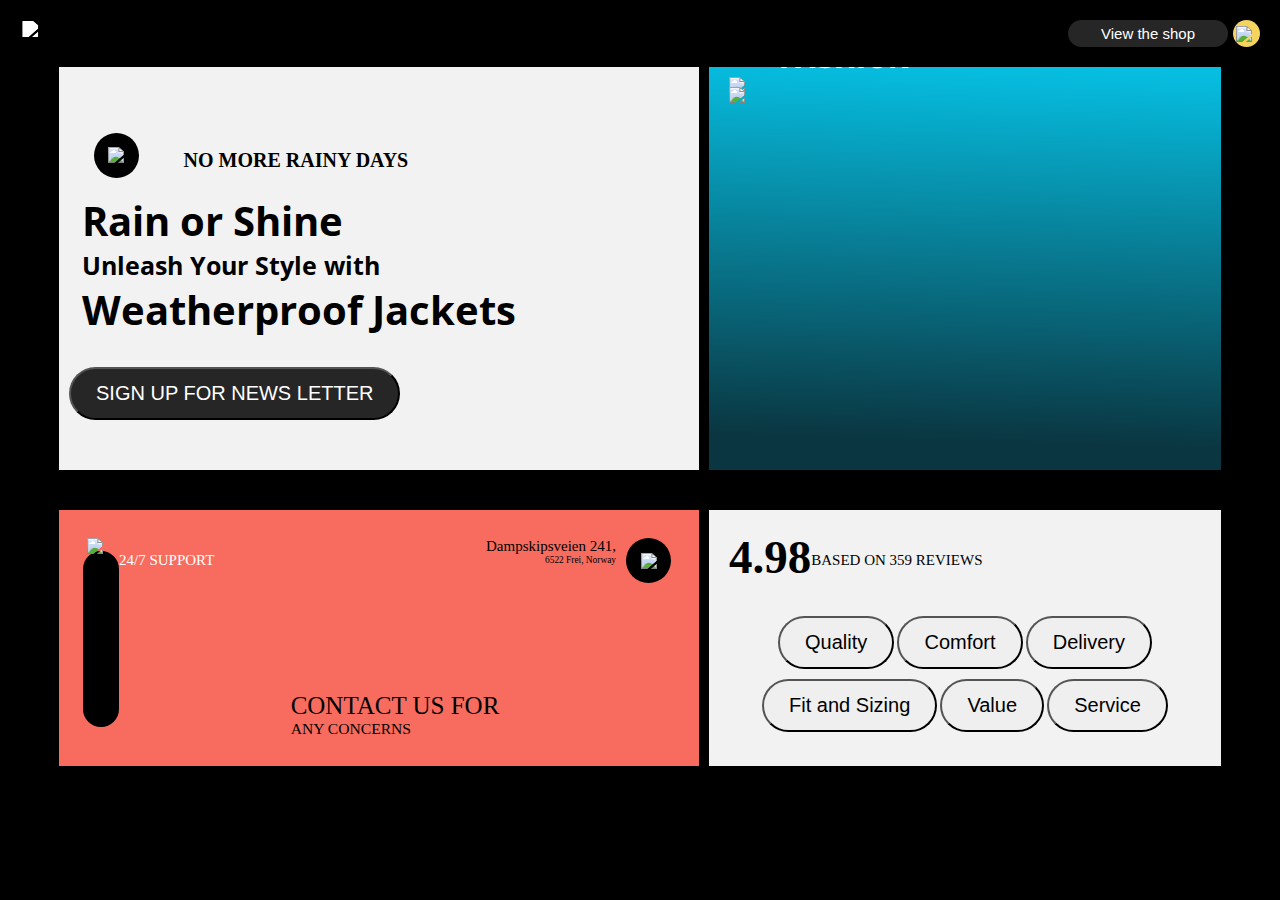
==== commit e1f6ff73: "Update header on phone" ====
--- a/index.html
+++ b/index.html
@@ -23,7 +23,7 @@
         <div class="flex-right">
             <button class="viewshop"><a class="linkshop" href="viewshop.html">View the shop </a></button>
             <div class="arrowup">
-                <img src="Svg`s/arrow-up-right.svg">
+                <img class="arrow" src="Svg`s/arrow-up-right.svg">
             </div>
         </div>
     </header>
--- a/cssAndJS/styles.css
+++ b/cssAndJS/styles.css
@@ -11,8 +11,17 @@
 body {
     background: black;
     color: white;
-}
-
+    margin: 0;
+    height: 100%;
+    overflow: hidden
+}
+
+
+.box {
+    max-width: 680px;
+    display: flex;
+    position: relative;
+}
 
 
 
@@ -26,6 +35,8 @@
         height: 30vh;
     }
 
+
+
     /* Style each grid item */
     .grid-item {
         padding: 20px;
@@ -133,8 +144,17 @@
 
 
 
-
-}
+    .textalign {
+        display: flex;
+        justify-content: center;
+        flex-direction: column;
+        width: 100%;
+    }
+
+
+
+}
+
 
 
 @media only screen and (max-width: 1000px) and (min-width: 300px) {
@@ -180,7 +200,7 @@
 
     .grid-container {
         display: flex;
-        border: 5px solid yellow;
+
         justify-content: center;
         width: 100%;
         flex-direction: column;
@@ -401,13 +421,11 @@
 
 
 .imgrainman {
-
     z-index: 1;
 }
 
 .imagebox {
     display: flex;
-
 }
 
 .blackbox {
@@ -423,11 +441,7 @@
 }
 
 
-.textalign {
-    display: flex;
-    justify-content: center;
-    flex-direction: column;
-}
+
 
 .textinfo {
     display: flex;
@@ -509,11 +523,6 @@
     font-size: 1.5rem;
 }
 
-.box {
-    max-width: 680px;
-    display: flex;
-    position: relative;
-}
 
 
 @media only screen and (max-width: 2000px) and (min-width: 1000px) {
@@ -645,130 +654,133 @@
         max-width: 90px;
         margin-top: 2%;
         padding: 20px;
-        transform: translateX(4%);
-
-    }
-
-    .logoanc {
-        display: inline-block;
-    }
-
-    a.logo {
-        display: inline-block;
-        /* or 'inline' */
-    }
-
-    .white-image {
-        filter: brightness(0) saturate(100%) invert(1) grayscale(100%) contrast(100);
-    }
-
-
-    header {
-        display: flex;
-    }
-
-    .flex-left {
-        transform: translateX(-50%);
-        display: flex;
-        width: 60%;
-        margin-left: 1%;
-        font-family: 'Work Sans', sans-serif;
-        align-items: center;
-        margin-top: 1%;
-
-    }
-
-    li {
-        list-style: none;
-        font-size: 2rem;
-
-        margin-top: -1%;
-    }
-
-    ul {
-        display: flex;
-        gap: 10%;
-        margin-left: 100px;
-    }
-
-    nav {
-        margin-left: 130px;
-    }
-
-    .flex-right {
-        display: flex;
-        justify-content: flex-end;
-        align-items: center;
-        gap: 0.5em;
-        padding: 20px;
-        font-size: 1rem;
-
-
-    }
-
-    .viewshop {
-        padding: 5px 30px;
-        border-radius: 100px;
-        font-size: 1.5rem;
-        background: #262626;
-        border: none;
-        color: white;
-        width: 160px;
-    }
-
-    .arrowup {
-        width: 5vh;
-        height: 5vh;
-        border-radius: 50%;
-        background: #F4D35E;
-        display: flex;
-        justify-content: center;
-        align-items: center;
-    }
-
-
-
-    .boxtoprow {
-        margin-bottom: 3%;
-
-    }
-
-    .newsletterbox {
-        background: #FFFFFFF2;
-        height: 45vh;
-        width: 85%;
-        margin: 0 auto;
-
-        border-radius: 25px;
-    }
-
-    .adjacket {
-        background: linear-gradient(1.66deg, #0A3641 8.7%, #06BEE1 98.41%);
-        overflow: hidden;
-        height: 45vh;
-        width: 85%;
-        margin: 0 auto;
-        border-radius: 25px;
-        margin-top: 3%;
-    }
-
-    .aboutlink {
-        text-decoration: none;
-        color: white;
-        font-size: 2rem;
-    }
-
-    .contactlink {
-        text-decoration: none;
-        color: white;
-        font-size: 2rem;
-    }
-
-    .spanadtxt {
-        display: flex;
-        align-items: center;
-        margin-top: 20px;
-    }
+        transform: translateX(29%);
+        margin-left: 20px;
+    }
+
+}
+
+.logoanc {
+    display: inline-block;
+}
+
+a.logo {
+    display: inline-block;
+    /* or 'inline' */
+}
+
+.white-image {
+    filter: brightness(0) saturate(100%) invert(1) grayscale(100%) contrast(100);
+}
+
+
+header {
+    display: flex;
+    justify-content: center;
+}
+
+.flex-left {
+    display: flex;
+    width: 60%;
+    margin-left: 1%;
+    font-family: 'Work Sans', sans-serif;
+    align-items: center;
+    margin-top: 1%;
+
+}
+
+li {
+    list-style: none;
+    font-size: 2rem;
+
+    margin-top: -1%;
+}
+
+ul {
+    display: flex;
+    gap: 10%;
+}
+
+
+
+.flex-right {
+    display: flex;
+    justify-content: flex-end;
+    align-items: center;
+    gap: 0.5em;
+    padding: 20px;
+    font-size: 1rem;
+
+
+}
+
+.viewshop {
+    padding: 5px 30px;
+    border-radius: 100px;
+    font-size: 1.5rem;
+    background: #262626;
+    border: none;
+    color: white;
+    width: 160px;
+}
+
+.arrowup {
+    width: 3vh;
+    height: 3vh;
+    border-radius: 50%;
+    background: #F4D35E;
+    display: flex;
+    justify-content: center;
+    align-items: center;
+}
+
+.arrow {
+    width: 80%;
+}
+
+
+
+.boxtoprow {
+    margin-bottom: 3%;
+
+}
+
+.newsletterbox {
+    background: #FFFFFFF2;
+    height: 45vh;
+    width: 85%;
+    margin: 0 auto;
+
+    border-radius: 25px;
+}
+
+.adjacket {
+    background: linear-gradient(1.66deg, #0A3641 8.7%, #06BEE1 98.41%);
+    overflow: hidden;
+    height: 45vh;
+    width: 85%;
+    margin: 0 auto;
+    border-radius: 25px;
+    margin-top: 3%;
+}
+
+.aboutlink {
+    text-decoration: none;
+    color: white;
+    font-size: 2rem;
+}
+
+.contactlink {
+    text-decoration: none;
+    color: white;
+    font-size: 2rem;
+}
+
+.spanadtxt {
+    display: flex;
+    align-items: center;
+    margin-top: 20px;
+}
 
 }
 
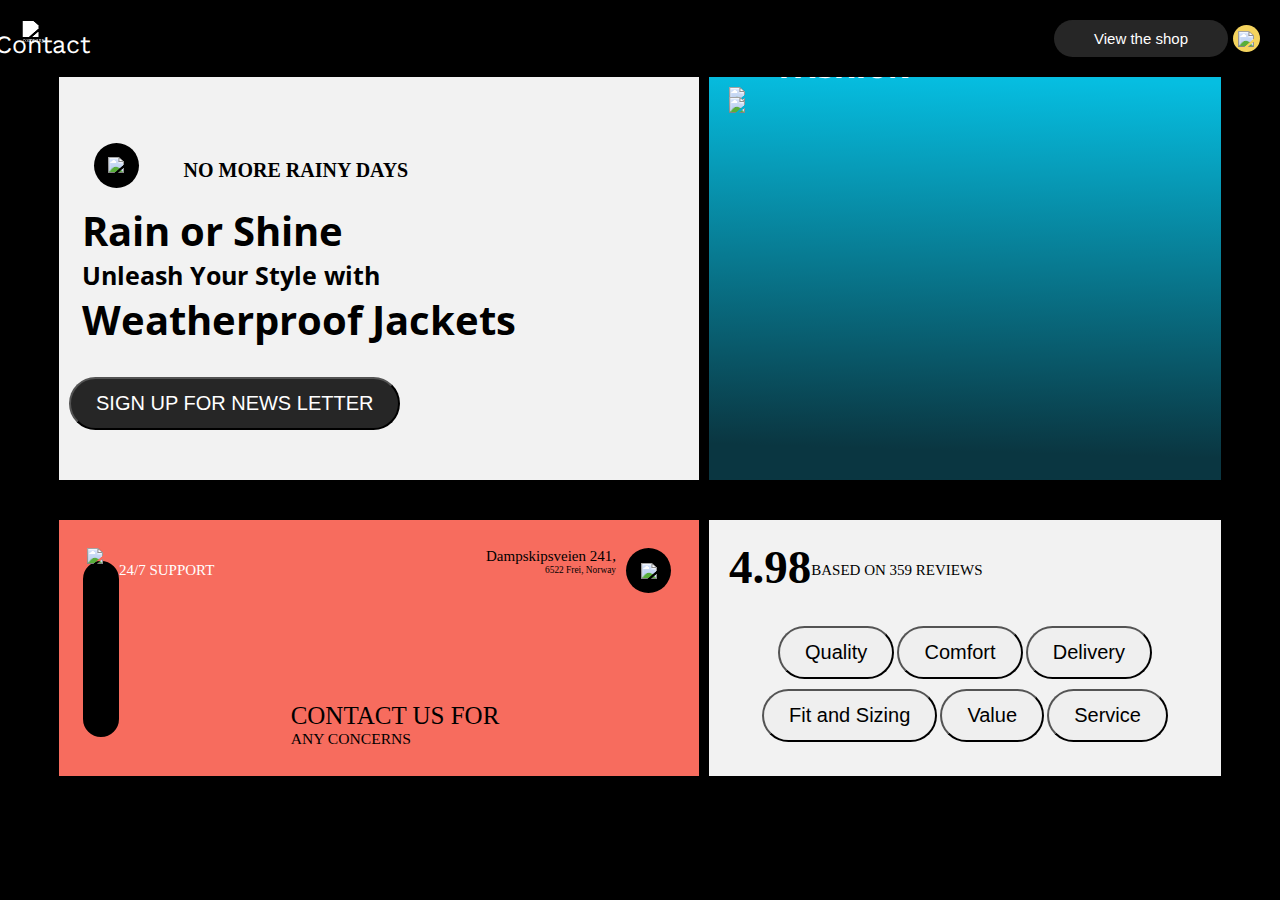
==== commit c120d9ec: "Changed title and gave alt for image" ====
--- a/index.html
+++ b/index.html
@@ -4,14 +4,15 @@
 <head>
     <meta charset="UTF-8">
     <meta name="viewport" content="width=device-width, initial-scale=1.0">
-    <title>Document</title>
+    <title>Homepage</title>
     <link rel="stylesheet" href="cssAndJS/styles.css">
 
 </head>
 
 <body scroll="no" style="overflow: hidden">
     <header>
-        <a class="logoanc" href="index.html"><img class="logo white-image" src="Images/RainyDaysLogo.png"></a>
+        <a class="logoanc" href="index.html"><img class="logo white-image" src="Images/RainyDaysLogo.png"
+                alt="companyLogo"></a>
         <div class="flex-left">
             <nav>
                 <ul>
--- a/cssAndJS/styles.css
+++ b/cssAndJS/styles.css
@@ -13,7 +13,7 @@
     color: white;
     margin: 0;
     height: 100%;
-    overflow: hidden
+
 }
 
 
@@ -37,6 +37,8 @@
 
 
 
+
+
     /* Style each grid item */
     .grid-item {
         padding: 20px;
@@ -141,9 +143,6 @@
         font-size: 20px;
     }
 
-
-
-
     .textalign {
         display: flex;
         justify-content: center;
@@ -152,6 +151,23 @@
     }
 
 
+    .viewshop {
+        padding: 10px 40px;
+        font-size: 1.5rem;
+    }
+
+    .linkshop {
+        font-size: 1.5rem;
+    }
+
+    .flex-right {
+        display: flex;
+        justify-content: flex-end;
+        align-items: center;
+        gap: 5px;
+        padding: 20px;
+        font-size: 1rem;
+    }
 
 }
 
@@ -288,17 +304,63 @@
         font-size: 15px;
     }
 
-
-
-
-
-}
-
-
-
-
-
-/* Adjust the widths of specific grid items */
+    .viewshop {
+        width: 114px;
+    }
+
+
+    .linkshop {
+        padding: 8px 1px;
+        font-size: 1.3rem;
+    }
+
+    header {
+        gap: 15px
+    }
+
+
+
+    .white-image {
+        margin-left: -7px;
+    }
+
+    .flex-left {
+        display: flex;
+        width: 40%;
+        margin-left: 4%;
+        font-family: 'Work Sans', sans-serif;
+        align-items: center;
+        margin-top: 1%;
+        margin-left: -45px;
+    }
+
+    ul {
+        display: flex;
+        gap: 10%;
+        margin-left: 15px;
+    }
+
+    .contactlink,
+    .aboutlink {
+        font-size: 1.4rem;
+    }
+
+    .flex-right {
+        padding: 8px;
+    }
+
+
+}
+
+
+.viewshop {
+    background: #262626;
+    border: none;
+    color: white;
+}
+
+
+
 .grid-item:nth-child(1),
 .grid-item:nth-child(3) {
     grid-column: span 1;
@@ -520,10 +582,7 @@
 .linkshop {
     text-decoration: none;
     color: white;
-    font-size: 1.5rem;
-}
-
-
+}
 
 @media only screen and (max-width: 2000px) and (min-width: 1000px) {
     .boxtoprow {
@@ -533,19 +592,14 @@
     }
 
     .aboutlink {
-        text-decoration: none;
-        color: white;
         font-size: 2.5rem;
     }
 
     .contactlink {
-        text-decoration: none;
-        color: white;
         font-size: 2.5rem;
     }
 
     .logo {
-        height: 55%;
         max-width: 30%;
         margin-top: 2%;
         padding: 20px;
@@ -569,6 +623,7 @@
 
     header {
         display: flex;
+        justify-content: flex-end;
     }
 
     .flex-left {
@@ -579,8 +634,6 @@
         font-family: 'Work Sans', sans-serif;
         align-items: center;
         margin-top: 1%;
-
-
     }
 
     li {
@@ -600,20 +653,11 @@
         justify-content: flex-end;
         align-items: center;
         gap: 0.5em;
-        padding: 20px;
         font-size: 2.5rem;
         width: 100%;
 
     }
 
-    .viewshop {
-        padding: 10px 40px;
-        border-radius: 100px;
-        font-size: 2rem;
-        background: #262626;
-        border: none;
-        color: white;
-    }
 
     .arrowup {
         width: 5vh;
@@ -650,12 +694,10 @@
 
 @media only screen and (max-width: 1000px) and (min-width: 200px) {
     .logo {
-        height: 55%;
         max-width: 90px;
         margin-top: 2%;
         padding: 20px;
-        transform: translateX(29%);
-        margin-left: 20px;
+        margin-left: -8px;
     }
 
 }
@@ -679,15 +721,7 @@
     justify-content: center;
 }
 
-.flex-left {
-    display: flex;
-    width: 60%;
-    margin-left: 1%;
-    font-family: 'Work Sans', sans-serif;
-    align-items: center;
-    margin-top: 1%;
-
-}
+
 
 li {
     list-style: none;
@@ -696,33 +730,14 @@
     margin-top: -1%;
 }
 
-ul {
-    display: flex;
-    gap: 10%;
-}
-
-
-
 .flex-right {
     display: flex;
     justify-content: flex-end;
     align-items: center;
-    gap: 0.5em;
-    padding: 20px;
+    gap: 5px;
     font-size: 1rem;
-
-
-}
-
-.viewshop {
-    padding: 5px 30px;
-    border-radius: 100px;
-    font-size: 1.5rem;
-    background: #262626;
-    border: none;
-    color: white;
-    width: 160px;
-}
+}
+
 
 .arrowup {
     width: 3vh;
@@ -735,7 +750,7 @@
 }
 
 .arrow {
-    width: 80%;
+    width: 60%;
 }
 
 
@@ -767,13 +782,11 @@
 .aboutlink {
     text-decoration: none;
     color: white;
-    font-size: 2rem;
 }
 
 .contactlink {
     text-decoration: none;
     color: white;
-    font-size: 2rem;
 }
 
 .spanadtxt {
@@ -782,7 +795,6 @@
     margin-top: 20px;
 }
 
-}
 
 
 
